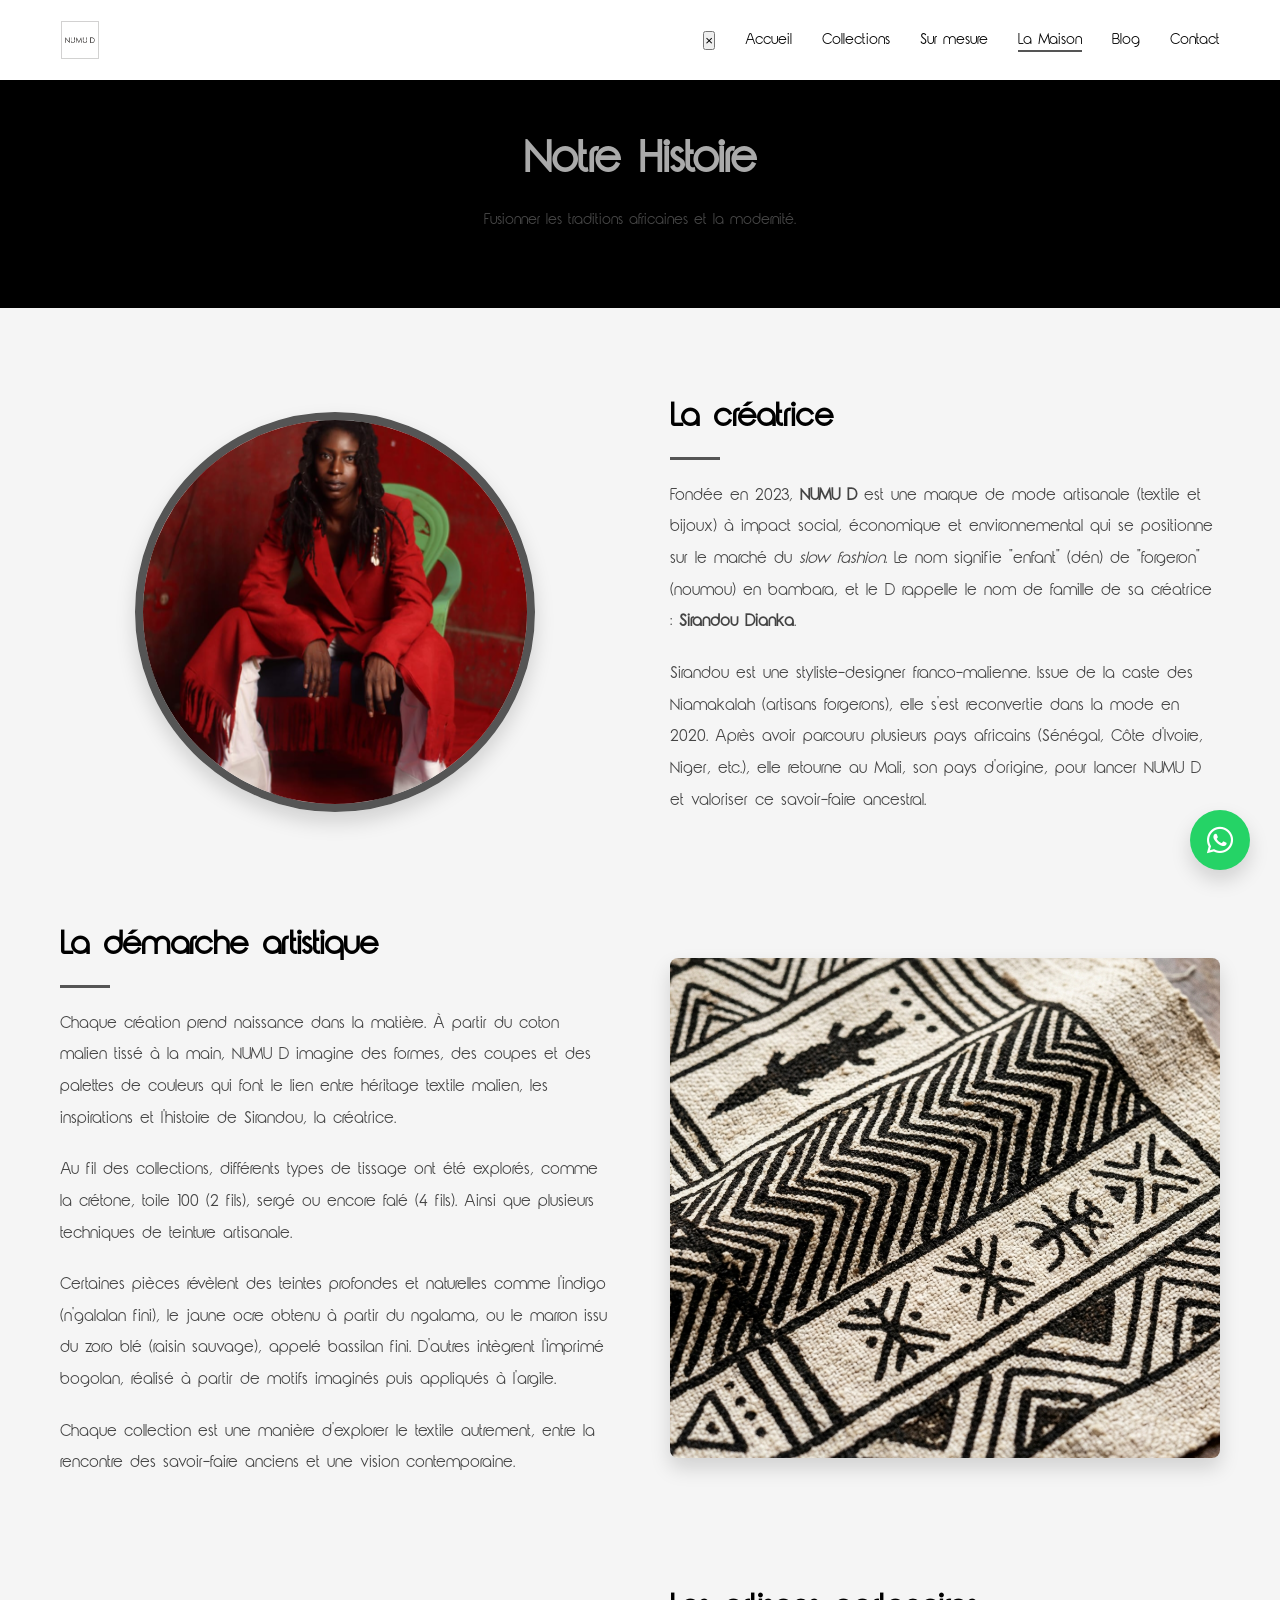
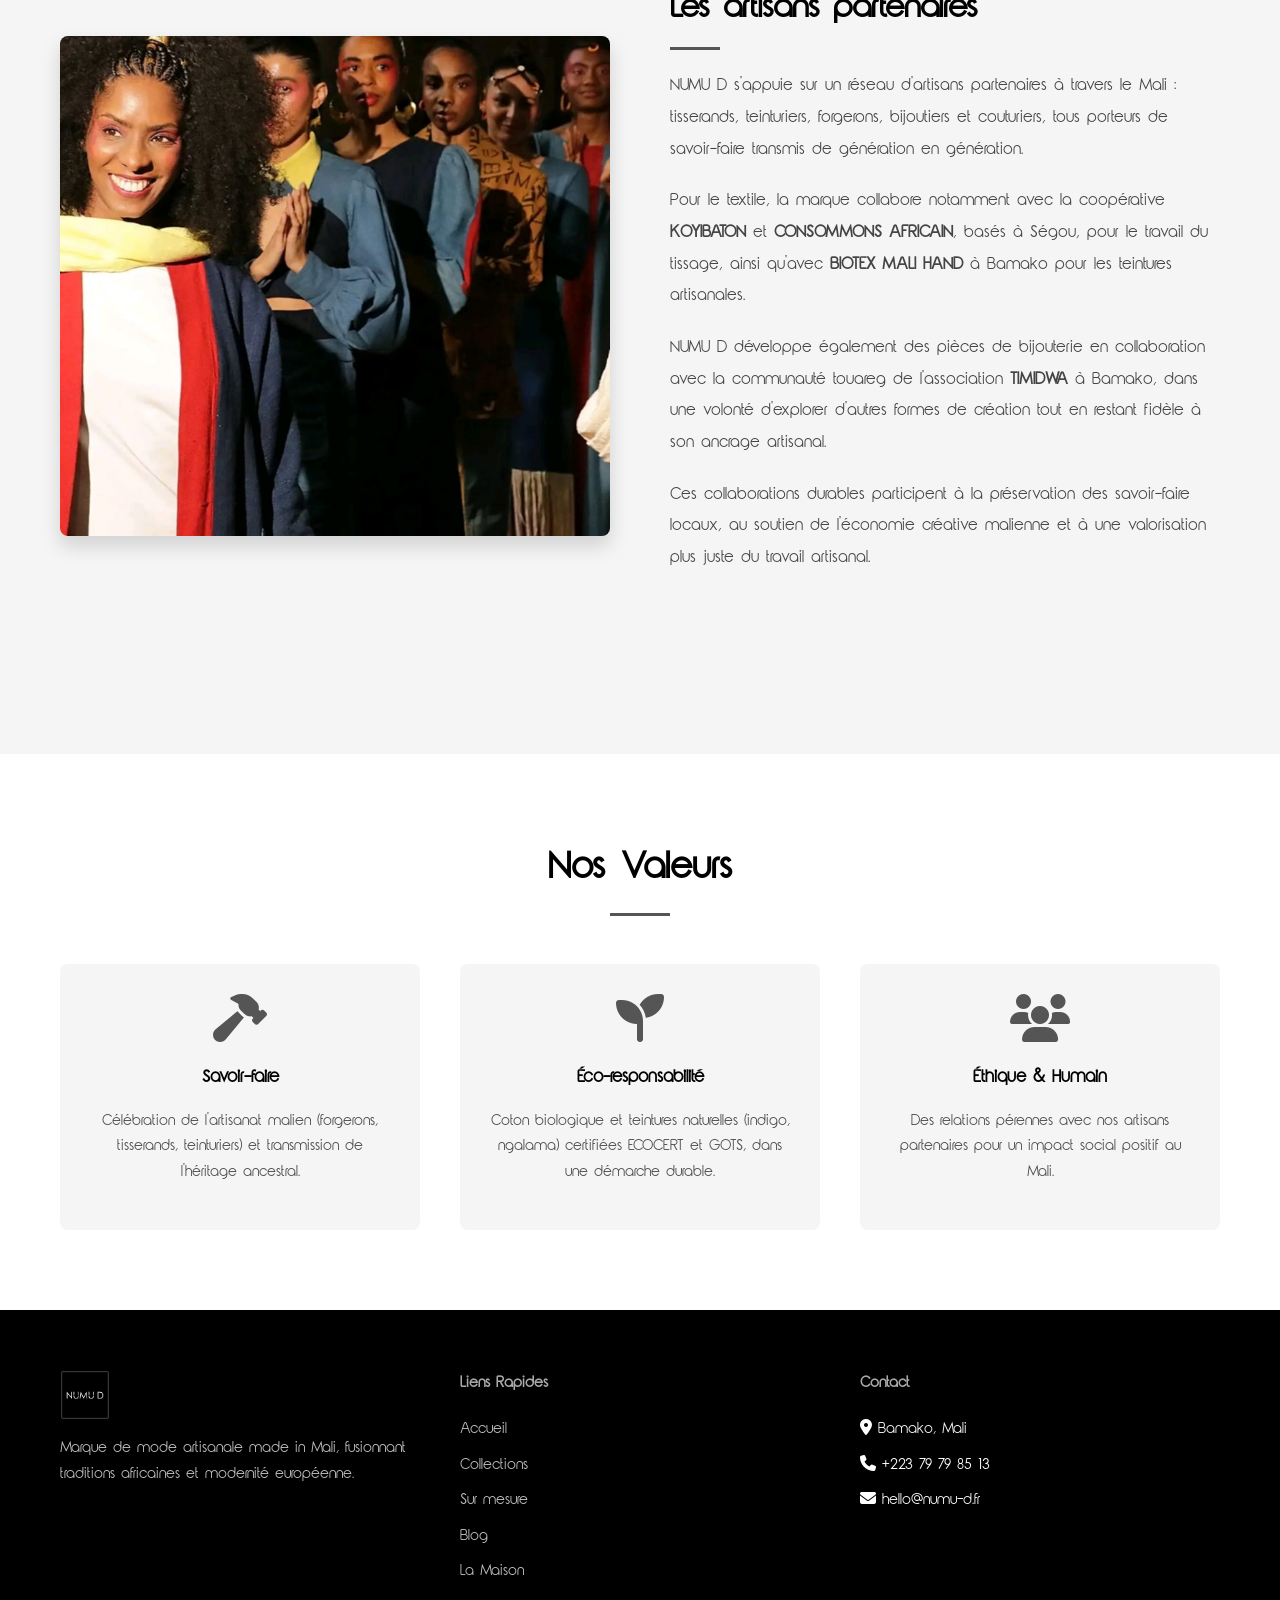
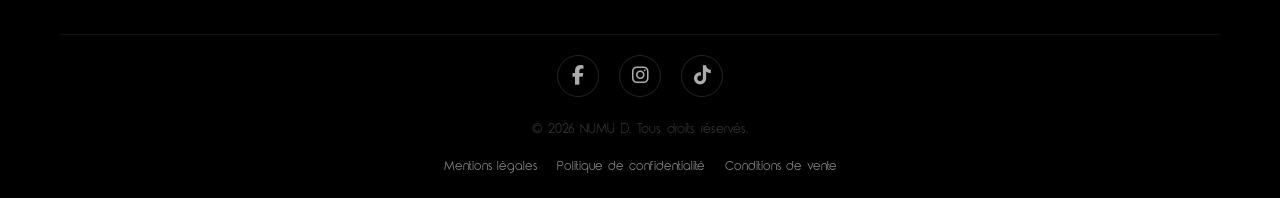
==== apropos.html @ a2f82927 "Première version du site NUMU D" ====
<!DOCTYPE html>
<html lang="fr">
<head>
    <meta charset="UTF-8">
    <meta name="viewport" content="width=device-width, initial-scale=1.0">
    <title>La Maison - NUMU D</title>
    <meta name="description" content="Découvrez l'histoire de NUMU D, marque artisanale malienne créée par Sirandou Dianka, nos valeurs et notre passion pour le Bogolan traditionnel.">
    
    <link rel="preconnect" href="https://fonts.googleapis.com">
    <link rel="preconnect" href="https://fonts.gstatic.com" crossorigin>
    <link href="https://fonts.googleapis.com/css2?family=Playfair+Display:wght@400;600;700&family=Poppins:wght@300;400;500;600&display=swap" rel="stylesheet">
    <link rel="stylesheet" href="https://cdnjs.cloudflare.com/ajax/libs/font-awesome/6.4.0/css/all.min.css">
    
    <link rel="stylesheet" href="css/style.css">
    <link rel="stylesheet" href="css/responsive.css">
    
    <style>
        .page-header {
            padding: 120px 0 60px;
            background-color: var(--primary);
            color: var(--white);
            text-align: center;
        }
        
        .page-header h1 {
            color: var(--accent);
            font-size: 3rem;
            margin-bottom: 10px;
        }

        .about-grid {
            display: grid;
            grid-template-columns: 1fr 1fr;
            gap: 60px;
            align-items: center;
            margin-bottom: 80px;
        }

        .about-grid.reverse {
            direction: rtl;
        }

        .about-grid.reverse > * {
            direction: ltr;
        }

        .about-image {
            width: 100%;
            height: 500px;
            object-fit: cover;
            border-radius: var(--border-radius);
            box-shadow: var(--shadow-lg);
        }

        .about-content h2 {
            font-size: 2.2rem;
            margin-bottom: 20px;
            position: relative;
            padding-bottom: 15px;
        }

        .about-content h2::after {
            content: '';
            position: absolute;
            left: 0;
            bottom: 0;
            width: 50px;
            height: 3px;
            background-color: var(--secondary);
        }

        .about-content p {
            font-size: 1.1rem;
            line-height: 1.8;
            margin-bottom: 20px;
            color: #444;
        }

        .values-section {
            background-color: var(--white);
            padding: 80px 0;
        }

        .values-grid {
            display: grid;
            grid-template-columns: repeat(3, 1fr);
            gap: 40px;
            text-align: center;
        }

        .value-card {
            padding: 30px;
            background: var(--light);
            border-radius: var(--border-radius);
            transition: var(--transition);
        }

        .value-card:hover {
            transform: translateY(-10px);
            box-shadow: var(--shadow-md);
        }

        .value-icon {
            font-size: 3rem;
            color: var(--secondary);
            margin-bottom: 20px;
        }

        @media (max-width: 768px) {
            .about-grid { grid-template-columns: 1fr; gap: 40px; }
            .about-grid.reverse { direction: ltr; }
            .values-grid { grid-template-columns: 1fr; }
            .about-image { height: 350px; }
            .creator-image { width: 300px; height: 300px; }
        }

        .creator-image {
            width: 400px;
            height: 400px;
            object-fit: cover;
            object-position: center;
            border-radius: 50%;
            border: 8px solid var(--secondary);
            box-shadow: var(--shadow-lg);
            margin: 0 auto;
            display: block;
        }
    </style>
</head>
<body>

    <nav class="navbar">
        <div class="container">
            <a href="index.html" class="nav-brand"><img src="assets/images/logo-noir.png" alt="NUMU D" style="height: 40px; width: auto;"></a>
            <ul class="nav-menu">
                <li><a href="index.html" class="nav-link">Accueil</a></li>
                <li><a href="collections.html" class="nav-link">Collections</a></li>
                <li><a href="sur-mesure.html" class="nav-link">Sur mesure</a></li>
                <li><a href="apropos.html" class="nav-link active">La Maison</a></li>
                <li><a href="blog.html" class="nav-link">Blog</a></li>
                <li><a href="contact.html" class="nav-link">Contact</a></li>
            </ul>
            <button class="hamburger" aria-label="Ouvrir le menu">
                <i class="fas fa-bars"></i>
            </button>
        </div>
    </nav>

    <header class="page-header">
        <div class="container">
            <h1>Notre Histoire</h1>
            <p>Fusionner les traditions africaines et la modernité.</p>
        </div>
    </header>

    <section class="section">
        <div class="container">

            <!-- La Créatrice -->
            <div class="about-grid">
                <div>
                    <!-- Portrait de Sirandou Dianka -->
                    <img src="assets/images/creatrice.jpeg" alt="Sirandou Dianka, Créatrice" class="creator-image">
                </div>
                <div class="about-content">
                    <h2>La créatrice</h2>
                    <p>Fondée en 2023, <strong>NUMU D</strong> est une marque de mode artisanale (textile et bijoux) à impact social, économique et environnemental qui se positionne sur le marché du <em>slow fashion</em>. Le nom signifie "enfant" (dén) de "forgeron" (noumou) en bambara, et le D rappelle le nom de famille de sa créatrice : <strong>Sirandou Dianka</strong>.</p>
                    <p>Sirandou est une styliste-designer franco-malienne. Issue de la caste des Niamakalah (artisans forgerons), elle s'est reconvertie dans la mode en 2020. Après avoir parcouru plusieurs pays africains (Sénégal, Côte d'Ivoire, Niger, etc.), elle retourne au Mali, son pays d'origine, pour lancer NUMU D et valoriser ce savoir-faire ancestral.</p>
                </div>
            </div>

            <!-- La Démarche Artistique -->
            <div class="about-grid reverse">
                <div>
                    <!-- Utilisation de l'image locale générée du tissu Bogolan -->
                    <img src="assets/images/bogolan_detail.png" alt="Détails du tissu Bogolan" class="about-image">
                </div>
                <div class="about-content">
                    <h2>La démarche artistique</h2>
                    <p>Chaque création prend naissance dans la matière. À partir du coton malien tissé à la main, NUMU D imagine des formes, des coupes et des palettes de couleurs qui font le lien entre héritage textile malien, les inspirations et l'histoire de Sirandou, la créatrice.</p>
                    <p>Au fil des collections, différents types de tissage ont été explorés, comme la crétone, toile 100 (2 fils), sergé ou encore falé (4 fils). Ainsi que plusieurs techniques de teinture artisanale.</p>
                    <p>Certaines pièces révèlent des teintes profondes et naturelles comme l'indigo (n'galalan fini), le jaune ocre obtenu à partir du ngalama, ou le marron issu du zoro blé (raisin sauvage), appelé bassilan fini. D'autres intègrent l'imprimé bogolan, réalisé à partir de motifs imaginés puis appliqués à l'argile.</p>
                    <p>Chaque collection est une manière d'explorer le textile autrement, entre la rencontre des savoir-faire anciens et une vision contemporaine.</p>
                </div>
            </div>

            <!-- Les Artisans Partenaires -->
            <div class="about-grid">
                <div>
                    <img src="assets/images/hero_bg_new.jpg" alt="Artisans partenaires NUMU D" class="about-image">
                </div>
                <div class="about-content">
                    <h2>Les artisans partenaires</h2>
                    <p>NUMU D s'appuie sur un réseau d'artisans partenaires à travers le Mali : tisserands, teinturiers, forgerons, bijoutiers et couturiers, tous porteurs de savoir-faire transmis de génération en génération.</p>
                    <p>Pour le textile, la marque collabore notamment avec la coopérative <strong>KOYIBATON</strong> et <strong>CONSOMMONS AFRICAIN</strong>, basés à Ségou, pour le travail du tissage, ainsi qu'avec <strong>BIOTEX MALI HAND</strong> à Bamako pour les teintures artisanales.</p>
                    <p>NUMU D développe également des pièces de bijouterie en collaboration avec la communauté touareg de l'association <strong>TIMIDWA</strong> à Bamako, dans une volonté d'explorer d'autres formes de création tout en restant fidèle à son ancrage artisanal.</p>
                    <p>Ces collaborations durables participent à la préservation des savoir-faire locaux, au soutien de l'économie créative malienne et à une valorisation plus juste du travail artisanal.</p>
                </div>
            </div>

        </div>
    </section>

    <section class="values-section">
        <div class="container">
            <h2 class="section-title">Nos Valeurs</h2>
            <div class="values-grid">
                <div class="value-card">
                    <i class="fas fa-hammer value-icon"></i>
                    <h3>Savoir-faire</h3>
                    <p>Célébration de l'artisanat malien (forgerons, tisserands, teinturiers) et transmission de l'héritage ancestral.</p>
                </div>
                <div class="value-card">
                    <i class="fas fa-seedling value-icon"></i>
                    <h3>Éco-responsabilité</h3>
                    <p>Coton biologique et teintures naturelles (indigo, ngalama) certifiées ECOCERT et GOTS, dans une démarche durable.</p>
                </div>
                <div class="value-card">
                    <i class="fas fa-users value-icon"></i>
                    <h3>Éthique &amp; Humain</h3>
                    <p>Des relations pérennes avec nos artisans partenaires pour un impact social positif au Mali.</p>
                </div>
            </div>
        </div>
    </section>

    <!-- Footer -->
    <footer class="footer">
        <div class="container">
            <div class="footer-grid">
                <div>
                    <h3 class="footer-brand"><img src="assets/images/logo-blanc.png" alt="NUMU D" style="height: 50px; width: auto; margin-bottom: 10px;"></h3>
                    <p class="footer-desc">Marque de mode artisanale made in Mali, fusionnant traditions africaines et modernité européenne.</p>
                </div>
                <div>
                    <h4>Liens Rapides</h4>
                    <ul class="footer-links">
                        <li><a href="index.html">Accueil</a></li>
                        <li><a href="collections.html">Collections</a></li>
                        <li><a href="sur-mesure.html">Sur mesure</a></li>
                        <li><a href="blog.html">Blog</a></li>
                        <li><a href="apropos.html">La Maison</a></li>
                    </ul>
                </div>
                <div>
                    <h4>Contact</h4>
                    <ul class="footer-links">
                        <li><i class="fas fa-map-marker-alt"></i> Bamako, Mali</li>
                        <li><i class="fas fa-phone"></i> +223 79 79 85 13</li>
                        <li><i class="fas fa-envelope"></i> hello@numu-d.fr</li>
                    </ul>
                </div>
            </div>
            <div class="footer-bottom">
                <div class="footer-social">
                    <a href="https://www.facebook.com/numu_d" target="_blank" rel="noopener" aria-label="Facebook"><i class="fab fa-facebook-f"></i></a>
                    <a href="https://www.instagram.com/numu_d" target="_blank" rel="noopener" aria-label="Instagram"><i class="fab fa-instagram"></i></a>
                    <a href="https://www.tiktok.com/@numu_d" target="_blank" rel="noopener" aria-label="TikTok"><i class="fab fa-tiktok"></i></a>
                </div>
                <p>&copy; 2026 NUMU D. Tous droits réservés.</p>
                <div class="footer-legal">
                    <a href="mentions-legales.html">Mentions légales</a>
                    <a href="politique-confidentialite.html">Politique de confidentialité</a>
                    <a href="conditions-vente.html">Conditions de vente</a>
                </div>
            </div>
        </div>
    </footer>

    <script src="js/main.js"></script>
</body>
</html>
---- css/style.css ----
﻿/* 
 * NUMU D - Global Stylesheet
 * Marque artisanale malienne
 */

@font-face {
  font-family: 'Rounded Elegance';
  src: url('../assets/fonts/RoundedElegance.otf') format('opentype');
  font-weight: normal;
  font-style: normal;
}

/* ==========================================================================
   VARIABLES
   ========================================================================== */
:root {
  --primary: #000000;     /* Noir */
  --secondary: #555555;   /* Gris fonce */
  --accent: #AAAAAA;      /* Gris clair */
  --light: #F5F5F5;       /* Blanc casse */
  --white: #FFFFFF;
  
  --font-primary: 'Rounded Elegance', sans-serif;
  --font-secondary: 'Rounded Elegance', serif;
  
  --transition: all 0.3s ease-in-out;
  --shadow-sm: 0 2px 4px rgba(0,0,0,0.05);
  --shadow-md: 0 4px 10px rgba(0,0,0,0.1);
  --shadow-lg: 0 10px 20px rgba(0,0,0,0.15);
  --border-radius: 8px;
}

/* ==========================================================================
   RESET & BASE STYLES
   ========================================================================== */
* {
  margin: 0;
  padding: 0;
  box-sizing: border-box;
}

html {
  scroll-behavior: smooth;
  font-size: 16px;
}

body {
  font-family: var(--font-primary);
  background-color: var(--light);
  color: var(--primary);
  line-height: 1.6;
  overflow-x: hidden;
}

h1, h2, h3, h4, h5, h6 {
  font-family: var(--font-secondary);
  font-weight: 600;
  color: var(--primary);
  margin-bottom: 1rem;
}

p {
  margin-bottom: 1rem;
  color: #4a4a4a;
}

a {
  text-decoration: none;
  color: inherit;
  transition: var(--transition);
}

ul {
  list-style: none;
}

img {
  max-width: 100%;
  height: auto;
  display: block;
}

/* ==========================================================================
   UTILITY CLASSES
   ========================================================================== */
.container {
  width: 100%;
  max-width: 1200px;
  margin: 0 auto;
  padding: 0 20px;
}

.section {
  padding: 80px 0;
}

.section-title {
  text-align: center;
  font-size: 2.5rem;
  margin-bottom: 3rem;
  position: relative;
}

.section-title::after {
  content: '';
  display: block;
  width: 60px;
  height: 3px;
  background-color: var(--secondary);
  margin: 15px auto 0;
}

/* ==========================================================================
   BUTTONS
   ========================================================================== */
.btn {
  display: inline-block;
  padding: 12px 28px;
  font-family: var(--font-primary);
  font-weight: 500;
  text-align: center;
  border-radius: var(--border-radius);
  cursor: pointer;
  transition: var(--transition);
  border: none;
  outline: none;
}

.btn-primary {
  background-color: var(--secondary);
  color: var(--white);
}

.btn-primary:hover {
  background-color: var(--primary);
  transform: translateY(-2px);
  box-shadow: var(--shadow-md);
}

.btn-outline {
  background-color: transparent;
  color: var(--primary);
  border: 2px solid var(--primary);
}

.btn-outline:hover {
  background-color: var(--primary);
  color: var(--white);
}

.btn-whatsapp {
  background-color: #25D366;
  color: var(--white);
}

.btn-whatsapp:hover {
  background-color: #128C7E;
  color: var(--white);
  transform: translateY(-2px);
}

/* ==========================================================================
   NAVIGATION
   ========================================================================== */
.navbar {
  position: fixed;
  top: 0;
  left: 0;
  width: 100%;
  background-color: var(--white);
  padding: 20px 0;
  z-index: 1000;
  transition: var(--transition);
  box-shadow: var(--shadow-sm);
}

.navbar.scrolled {
  padding: 10px 0;
  background-color: rgba(255, 255, 255, 0.95);
  backdrop-filter: blur(5px);
}

.navbar .container {
  display: flex;
  justify-content: space-between;
  align-items: center;
}

.nav-brand {
  font-family: var(--font-secondary);
  font-size: 1.8rem;
  font-weight: 700;
  color: var(--primary);
  letter-spacing: 1px;
}

.nav-menu {
  display: flex;
  gap: 30px;
  align-items: center;
}

.nav-link {
  font-weight: 500;
  position: relative;
}

.nav-link::after {
  content: '';
  position: absolute;
  width: 0;
  height: 2px;
  bottom: -5px;
  left: 0;
  background-color: var(--secondary);
  transition: var(--transition);
}

.nav-link:hover::after,
.nav-link.active::after {
  width: 100%;
}

.hamburger {
  display: none;
  cursor: pointer;
  background: none;
  border: none;
  font-size: 1.5rem;
  color: var(--primary);
}

/* ==========================================================================
   FOOTER
   ========================================================================== */
.footer {
  background-color: var(--primary);
  color: var(--white);
  padding: 60px 0 20px;
}

.footer-grid {
  display: grid;
  grid-template-columns: repeat(auto-fit, minmax(250px, 1fr));
  gap: 40px;
  margin-bottom: 40px;
}

.footer-brand {
  font-family: var(--font-secondary);
  font-size: 1.8rem;
  margin-bottom: 15px;
  color: var(--accent);
}

.footer-desc {
  color: var(--light);
  opacity: 0.8;
}

.footer h4 {
  color: var(--accent);
  margin-bottom: 20px;
}

.footer-links li {
  margin-bottom: 10px;
}

.footer-links a {
  color: var(--light);
  opacity: 0.8;
}

.footer-links a:hover {
  opacity: 1;
  color: var(--accent);
  padding-left: 5px;
}

.footer-bottom {
  text-align: center;
  padding-top: 20px;
  border-top: 1px solid rgba(255,255,255,0.1);
  color: var(--light);
  opacity: 0.7;
  font-size: 0.9rem;
}

.footer-legal {
  display: flex;
  justify-content: center;
  flex-wrap: wrap;
  gap: 20px;
  margin-top: 15px;
}

.footer-legal a {
  color: var(--light);
  opacity: 0.8;
  font-size: 0.85rem;
  transition: var(--transition);
}

.footer-legal a:hover {
  opacity: 1;
  color: var(--white);
}

.footer-social {
  display: flex;
  justify-content: center;
  gap: 20px;
  margin-bottom: 20px;
}

.footer-social a {
  width: 42px;
  height: 42px;
  border-radius: 50%;
  border: 1px solid rgba(255,255,255,0.2);
  display: flex;
  align-items: center;
  justify-content: center;
  color: var(--light);
  font-size: 1.2rem;
  transition: var(--transition);
}

.footer-social a:hover {
  background: rgba(255,255,255,0.1);
  color: var(--white);
  border-color: var(--accent);
  transform: translateY(-3px);
}

/* ==========================================================================
   FLOATING WHATSAPP
   ========================================================================== */
.floating-whatsapp {
  position: fixed;
  bottom: 30px;
  right: 30px;
  background-color: #25D366;
  color: white;
  width: 60px;
  height: 60px;
  border-radius: 50%;
  display: flex;
  justify-content: center;
  align-items: center;
  font-size: 30px;
  box-shadow: var(--shadow-lg);
  z-index: 999;
  transition: var(--transition);
}

.floating-whatsapp:hover {
  transform: scale(1.1);
  background-color: #128C7E;
}

/* ==========================================================================
   LOADING SPINNER
   ========================================================================== */
.spinner-container {
  display: flex;
  justify-content: center;
  align-items: center;
  padding: 40px 0;
}

.spinner {
  width: 50px;
  height: 50px;
  border: 4px solid var(--accent);
  border-top: 4px solid var(--secondary);
  border-radius: 50%;
  animation: spin 1s linear infinite;
}

@keyframes spin {
  0% { transform: rotate(0deg); }
  100% { transform: rotate(360deg); }
}

.error-message {
  text-align: center;
  color: #d9534f;
  padding: 20px;
  background-color: #f9f2f2;
  border-radius: var(--border-radius);
  margin: 20px 0;
}


/* ==========================================================================
   MODAL PAIEMENT
   ========================================================================== */
.modal-overlay {
  position: fixed;
  top: 0;
  left: 0;
  width: 100%;
  height: 100%;
  background: rgba(0, 0, 0, 0.6);
  backdrop-filter: blur(5px);
  display: flex;
  justify-content: center;
  align-items: center;
  z-index: 2000;
  opacity: 0;
  visibility: hidden;
  transition: var(--transition);
}

.modal-overlay.active {
  opacity: 1;
  visibility: visible;
}

.modal-content {
  background: var(--white);
  padding: 30px;
  border-radius: var(--border-radius);
  max-width: 400px;
  width: 90%;
  max-height: 90vh;
  overflow-y: auto;
  position: relative;
  transform: translateY(20px);
  transition: var(--transition);
  box-shadow: var(--shadow-lg);
}

.modal-overlay.active .modal-content {
  transform: translateY(0);
}

.modal-close {
  position: absolute;
  top: 15px;
  right: 20px;
  font-size: 1.5rem;
  cursor: pointer;
  background: none;
  border: none;
  color: #666;
  transition: var(--transition);
}

.modal-close:hover {
  color: var(--primary);
  transform: scale(1.1);
}

.payment-btn-grid {
  display: grid;
  grid-template-columns: 1fr;
  gap: 15px;
  margin-top: 25px;
}

.payment-method-btn {
  display: flex;
  align-items: center;
  justify-content: space-between;
  padding: 15px 20px;
  border: 1px solid #ddd;
  border-radius: var(--border-radius);
  background: var(--light);
  cursor: pointer;
  transition: var(--transition);
  font-family: var(--font-primary);
  font-size: 1.1rem;
  font-weight: 500;
}

.payment-method-btn:hover {
  border-color: var(--secondary);
  background: #fdfaf5;
  transform: translateX(5px);
}

.payment-method-btn i {
  font-size: 1.5rem;
}

.payment-orange { color: #FF7900; border-left: 4px solid #FF7900; }
.payment-moov { color: #005A9C; border-left: 4px solid #005A9C; }
.payment-wave { color: #1DBCEB; border-left: 4px solid #1DBCEB; }
.payment-cb { color: #1434CB; border-left: 4px solid #1434CB; }

.payment-instruction {
  display: none;
  margin-top: 20px;
  padding: 20px;
  background: #f9f9f9;
  border-radius: var(--border-radius);
  border: 1px dashed var(--secondary);
  text-align: center;
}

.payment-instruction.active {
  display: block;
}
---- css/responsive.css ----
/* 
 * NUMU D - Responsive Stylesheet
 */

/* ==========================================================================
   TABLETS (MAX-WIDTH: 992px)
   ========================================================================== */
@media screen and (max-width: 992px) {
  .section-title {
    font-size: 2rem;
  }
}

/* ==========================================================================
   MOBILES (MAX-WIDTH: 768px)
   ========================================================================== */
@media screen and (max-width: 768px) {
  /* Navigation */
  .hamburger {
    display: block;
  }

  .nav-menu {
    position: fixed;
    top: 0;
    right: -100%;
    width: 250px;
    height: 100vh;
    background-color: var(--white);
    flex-direction: column;
    padding-top: 80px;
    box-shadow: -5px 0 15px rgba(0,0,0,0.1);
    transition: var(--transition);
    align-items: flex-start;
    padding-left: 30px;
  }

  .nav-menu.active {
    right: 0;
  }

  .nav-link {
    font-size: 1.1rem;
    padding: 10px 0;
    display: block;
  }

  /* Close button for menu */
  .menu-close {
    position: absolute;
    top: 20px;
    right: 20px;
    font-size: 1.5rem;
    background: none;
    border: none;
    cursor: pointer;
    color: var(--primary);
  }

  /* Footer */
  .footer-grid {
    grid-template-columns: 1fr;
    gap: 30px;
  }
}

/* ==========================================================================
   SMALL MOBILES (MAX-WIDTH: 480px)
   ========================================================================== */
@media screen and (max-width: 480px) {
  .section-title {
    font-size: 1.8rem;
  }
  
  .floating-whatsapp {
    width: 50px;
    height: 50px;
    font-size: 25px;
    bottom: 20px;
    right: 20px;
  }
}
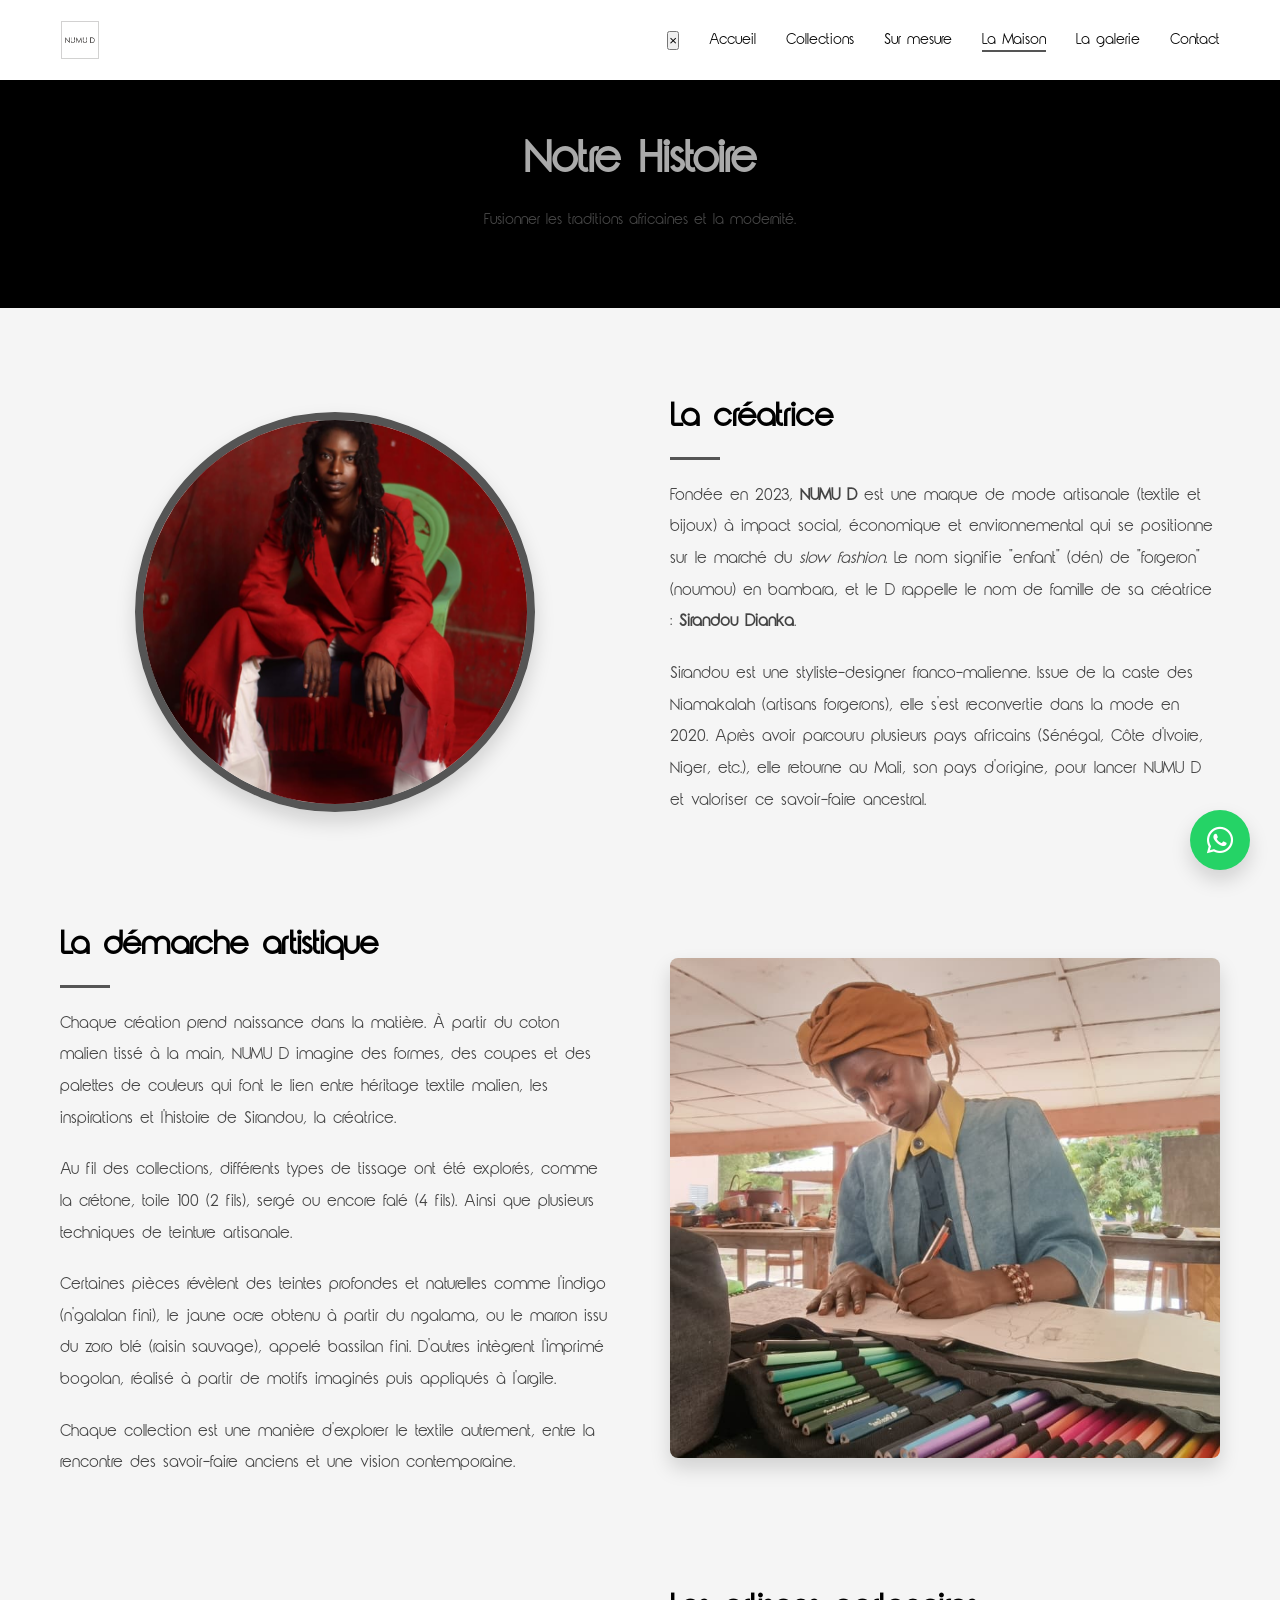
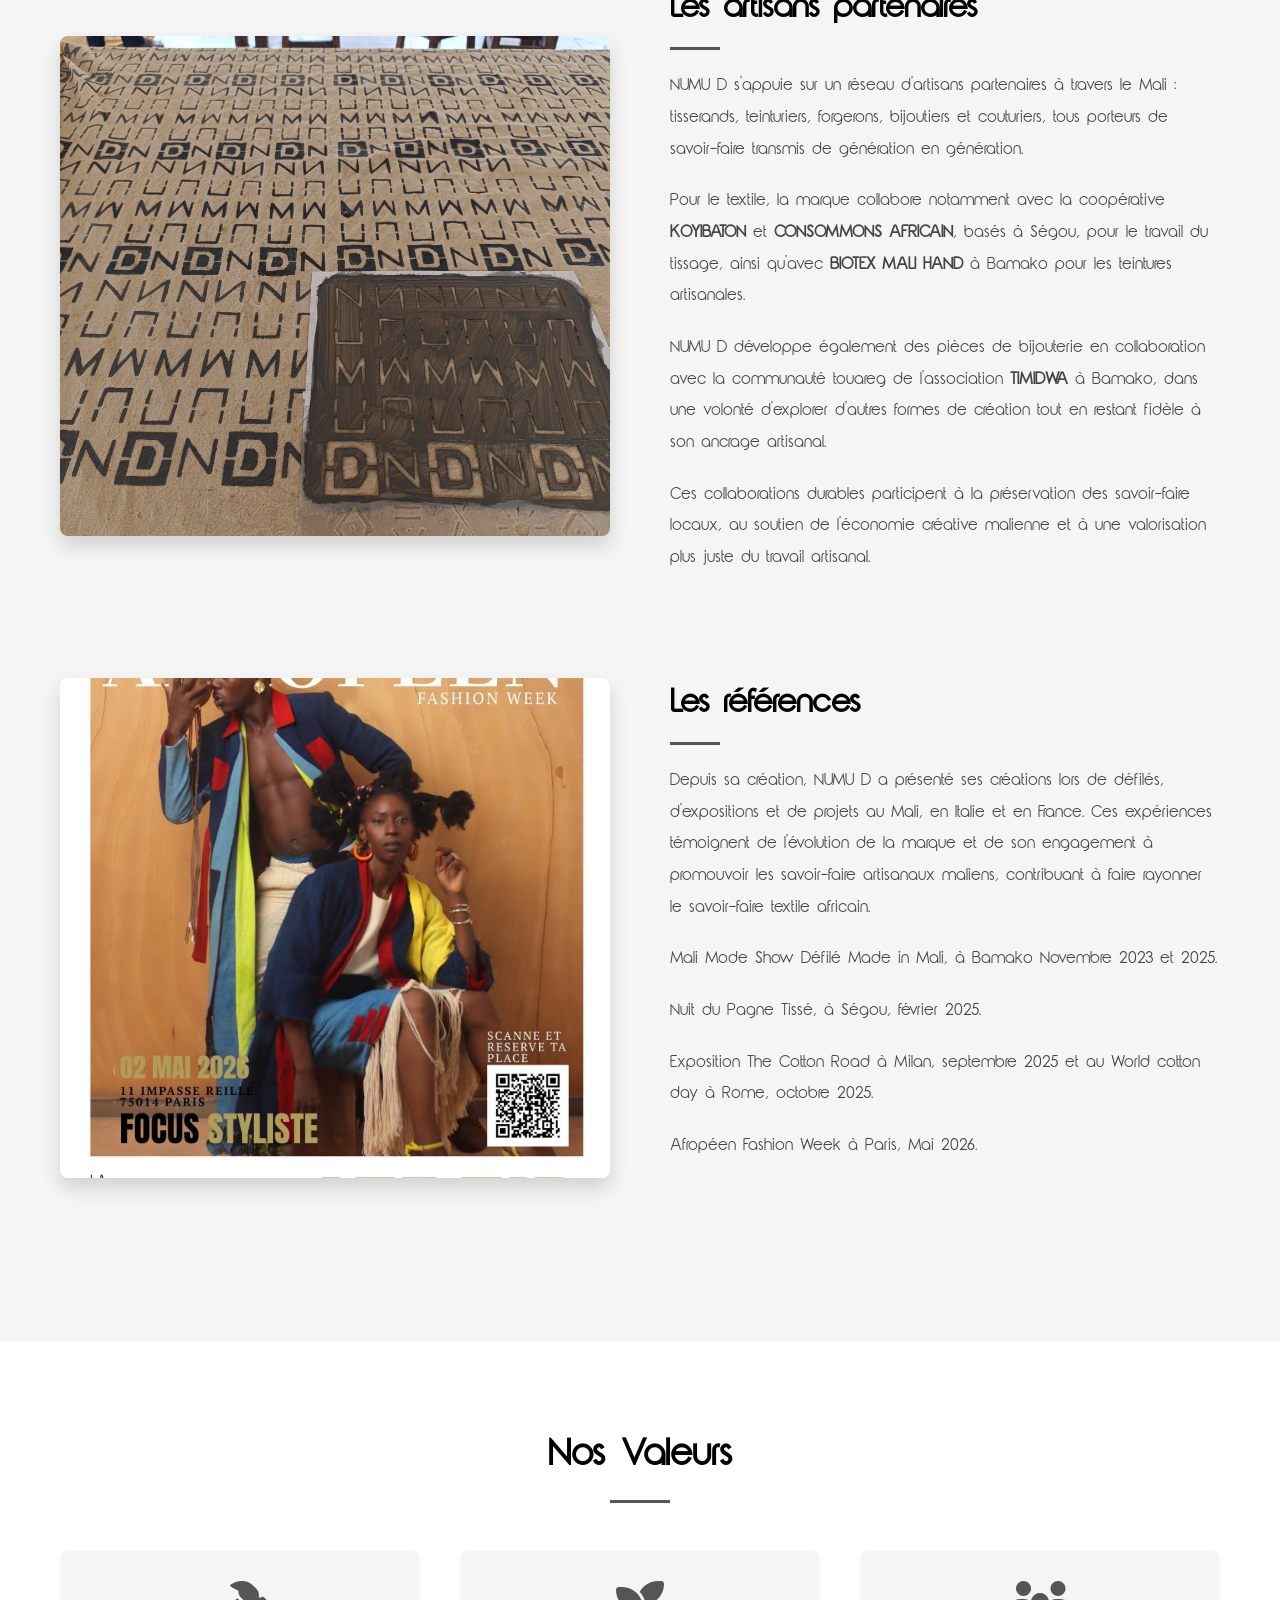
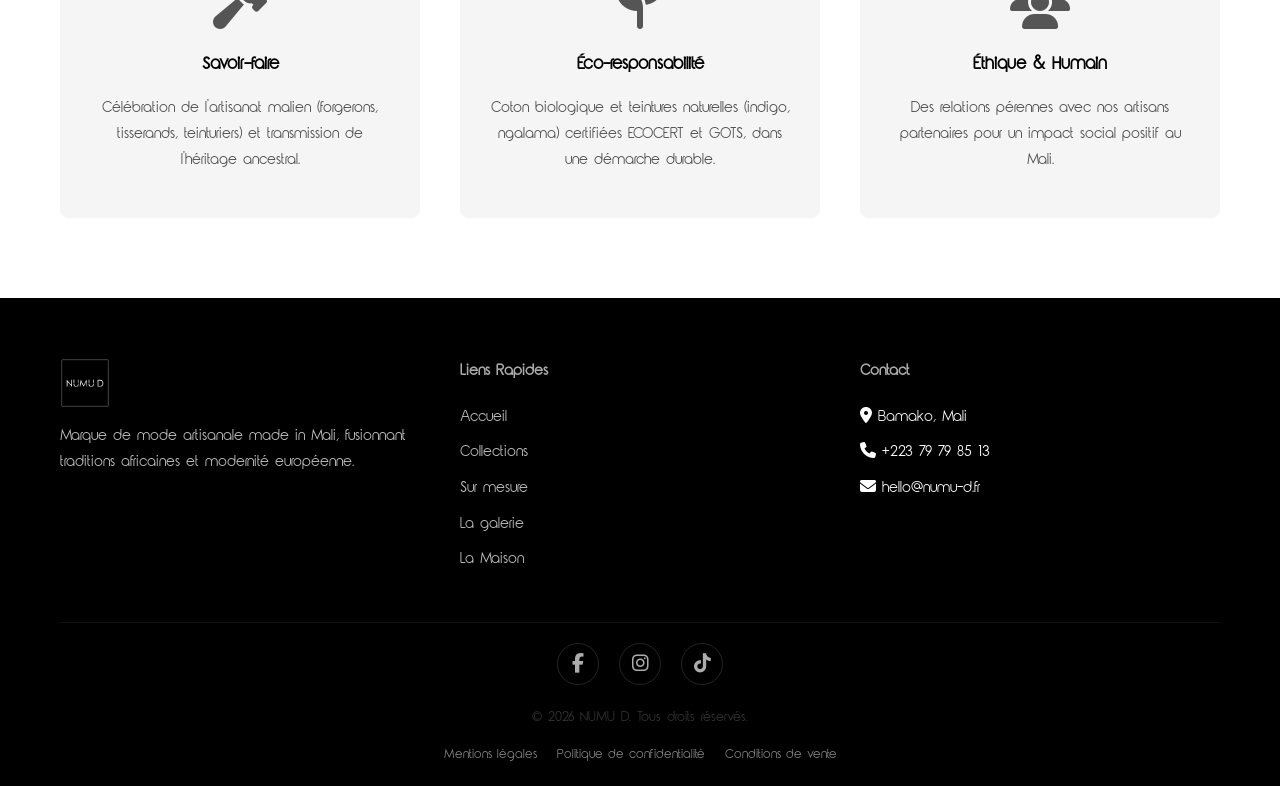
==== commit 573284f4: "Première modification" ====
--- a/apropos.html
+++ b/apropos.html
@@ -137,7 +137,7 @@
                 <li><a href="collections.html" class="nav-link">Collections</a></li>
                 <li><a href="sur-mesure.html" class="nav-link">Sur mesure</a></li>
                 <li><a href="apropos.html" class="nav-link active">La Maison</a></li>
-                <li><a href="blog.html" class="nav-link">Blog</a></li>
+                <li><a href="blog.html" class="nav-link">La galerie</a></li>
                 <li><a href="contact.html" class="nav-link">Contact</a></li>
             </ul>
             <button class="hamburger" aria-label="Ouvrir le menu">
@@ -173,7 +173,7 @@
             <div class="about-grid reverse">
                 <div>
                     <!-- Utilisation de l'image locale générée du tissu Bogolan -->
-                    <img src="assets/images/bogolan_detail.png" alt="Détails du tissu Bogolan" class="about-image">
+                    <img src="assets/images/Demarche artistique.jpeg" alt="Détails du tissu Bogolan" class="about-image">
                 </div>
                 <div class="about-content">
                     <h2>La démarche artistique</h2>
@@ -187,7 +187,7 @@
             <!-- Les Artisans Partenaires -->
             <div class="about-grid">
                 <div>
-                    <img src="assets/images/hero_bg_new.jpg" alt="Artisans partenaires NUMU D" class="about-image">
+                    <img src="assets/images/Artisant partenaire.jpeg" alt="Artisans partenaires NUMU D" class="about-image">
                 </div>
                 <div class="about-content">
                     <h2>Les artisans partenaires</h2>
@@ -197,7 +197,21 @@
                     <p>Ces collaborations durables participent à la préservation des savoir-faire locaux, au soutien de l'économie créative malienne et à une valorisation plus juste du travail artisanal.</p>
                 </div>
             </div>
-
+            <!-- Les références -->
+            <div class="about-grid">
+                <div>
+                    <img src="assets/images/Reference 1.jpeg" alt="Les références NUMU D" class="about-image">
+                </div>
+                <div class="about-content">
+                    <h2>Les références</h2>
+                    <p>Depuis sa création, NUMU D a présenté ses créations lors de défilés, d'expositions et de projets au Mali, en Italie et en France. Ces expériences témoignent de l'évolution de la marque et de son engagement à promouvoir les savoir-faire artisanaux maliens, contribuant à faire rayonner le savoir-faire textile africain.</p>
+                    <p>Mali Mode Show Défilé Made in Mali, à Bamako Novembre 2023 et 2025.</p>
+                    <p>Nuit du Pagne Tissé, à  Ségou, février 2025.</p>
+                    <p>Exposition The Cotton Road à Milan, septembre 2025 et au World cotton day à Rome, octobre 2025.</p>
+                    <p>Afropéen Fashion Week à  Paris, Mai 2026.</p>
+
+                </div>
+            </div>
         </div>
     </section>
 
@@ -238,7 +252,7 @@
                         <li><a href="index.html">Accueil</a></li>
                         <li><a href="collections.html">Collections</a></li>
                         <li><a href="sur-mesure.html">Sur mesure</a></li>
-                        <li><a href="blog.html">Blog</a></li>
+                        <li><a href="blog.html">La galerie</a></li>
                         <li><a href="apropos.html">La Maison</a></li>
                     </ul>
                 </div>
--- a/css/style.css
+++ b/css/style.css
@@ -1,4 +1,4 @@
-﻿/* 
+/* 
  * NUMU D - Global Stylesheet
  * Marque artisanale malienne
  */
@@ -110,6 +110,36 @@
   margin: 15px auto 0;
 }
 
+.collection-trust {
+  display: flex;
+  justify-content: center;
+  align-items: center;
+  gap: 20px;
+  margin: 25px 0 35px 0;
+  flex-wrap: wrap;
+}
+
+.collection-trust span {
+  font-size: 0.85rem;
+  letter-spacing: 1.2px;
+  text-transform: uppercase;
+  color: var(--primary);
+  display: inline-flex;
+  align-items: center;
+  gap: 8px;
+  font-weight: 500;
+  background: #f7f7f7;
+  padding: 8px 18px;
+  border-radius: 30px;
+  border: 1px solid rgba(0,0,0,0.06);
+  box-shadow: 0 2px 6px rgba(0, 0, 0, 0.04);
+}
+
+.collection-trust i {
+  color: var(--secondary);
+  font-size: 0.95rem;
+}
+
 /* ==========================================================================
    BUTTONS
    ========================================================================== */
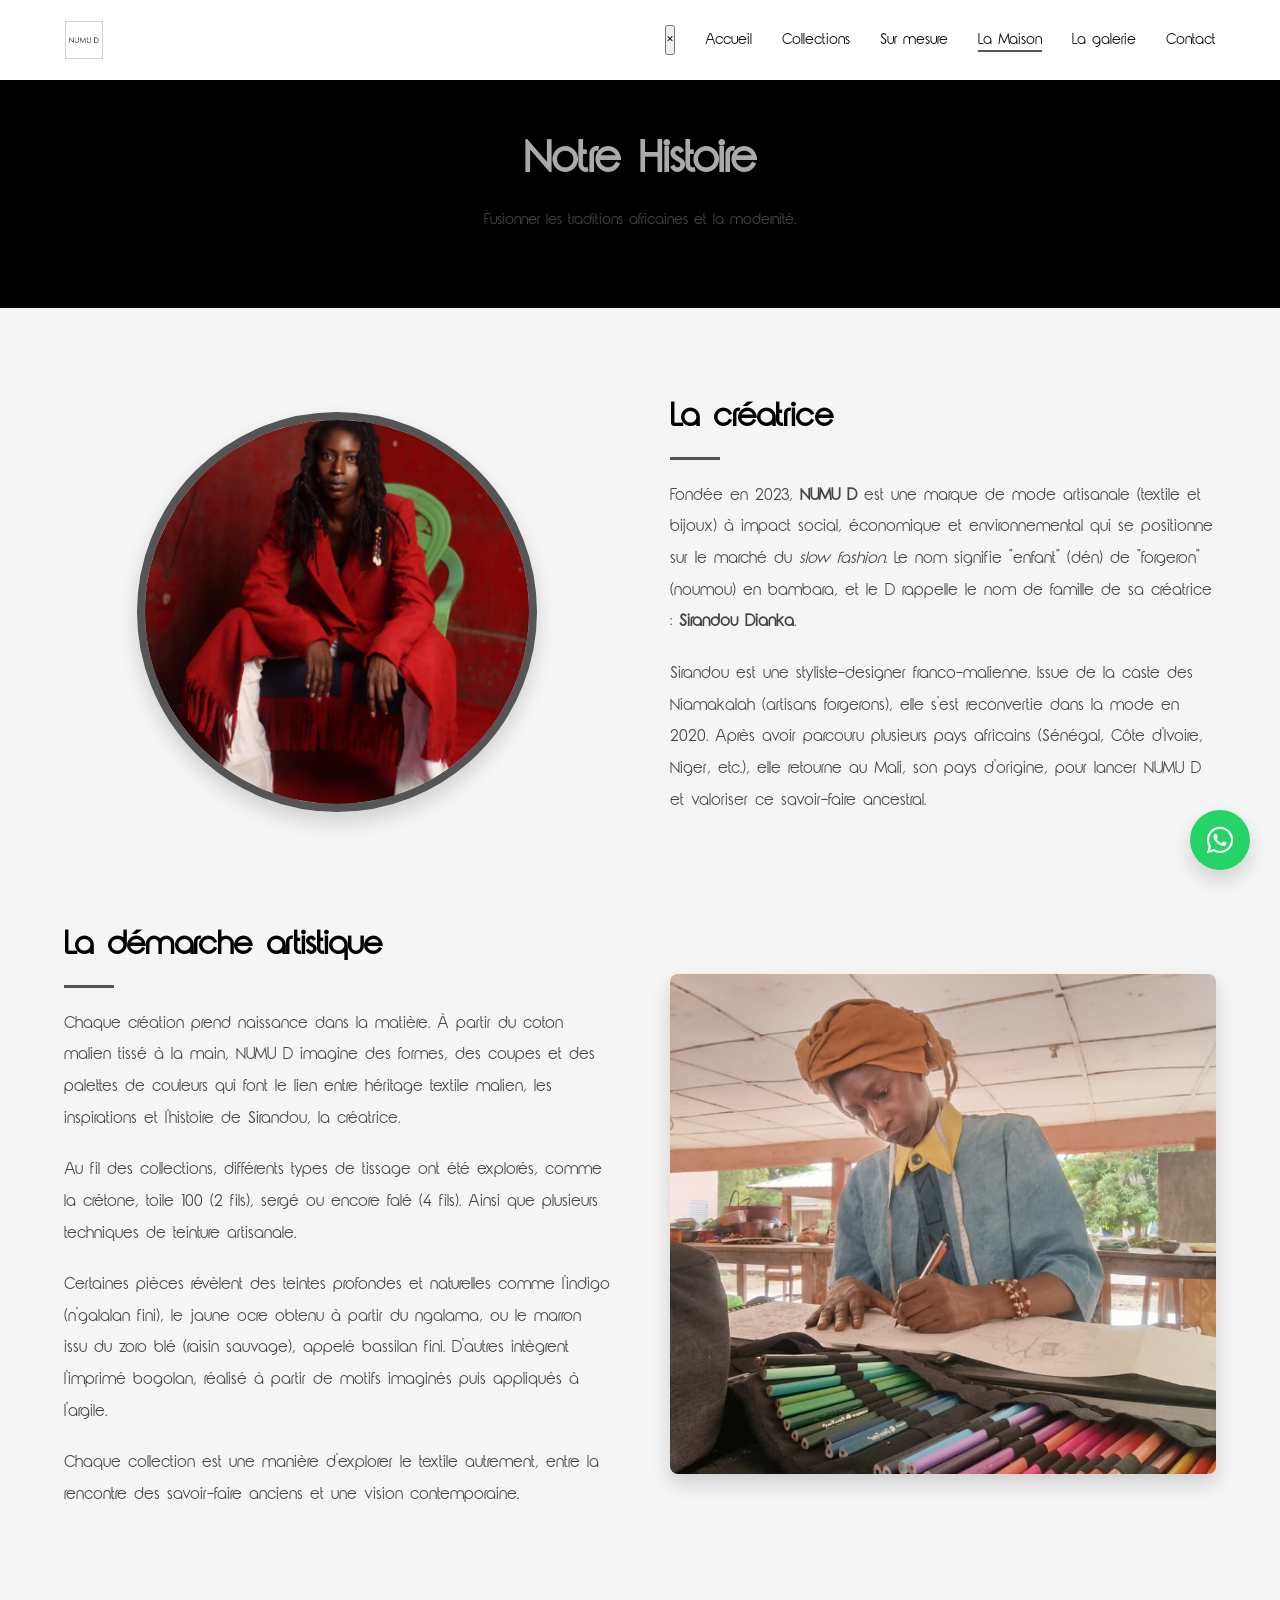
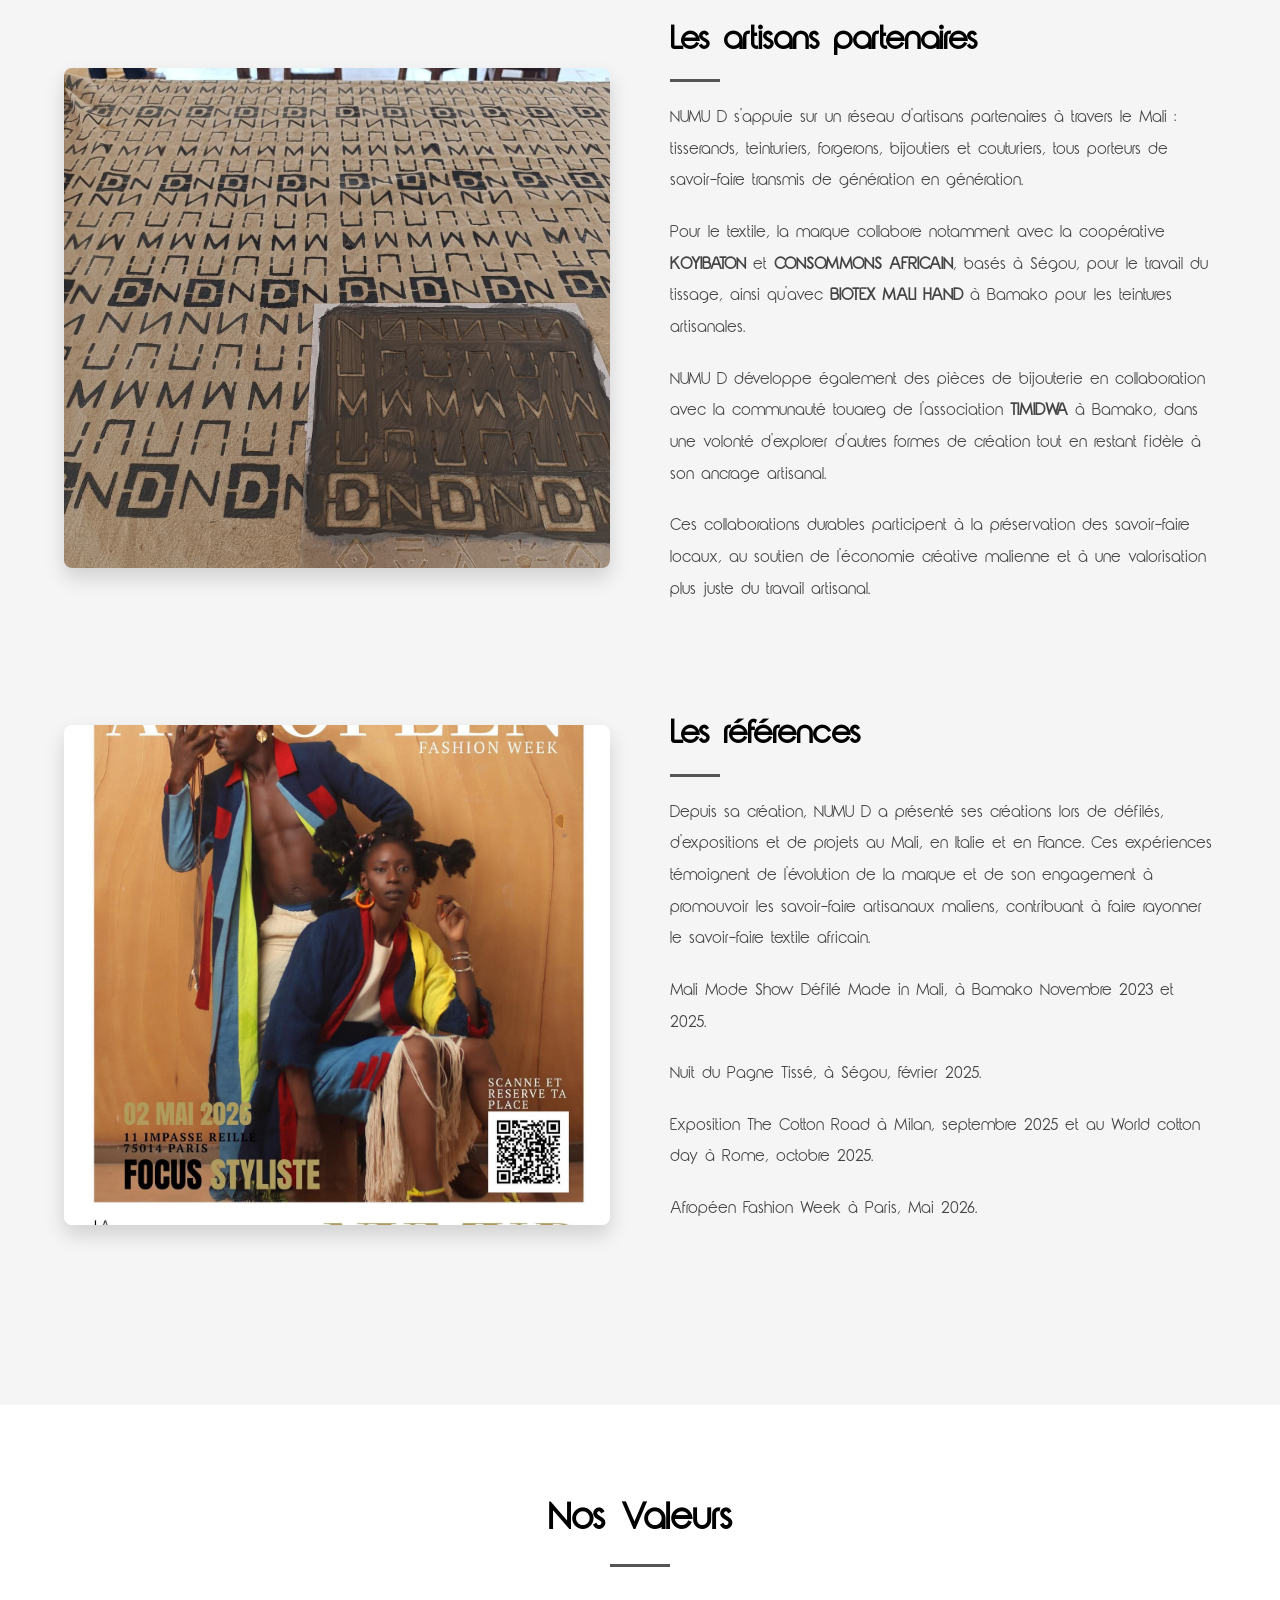
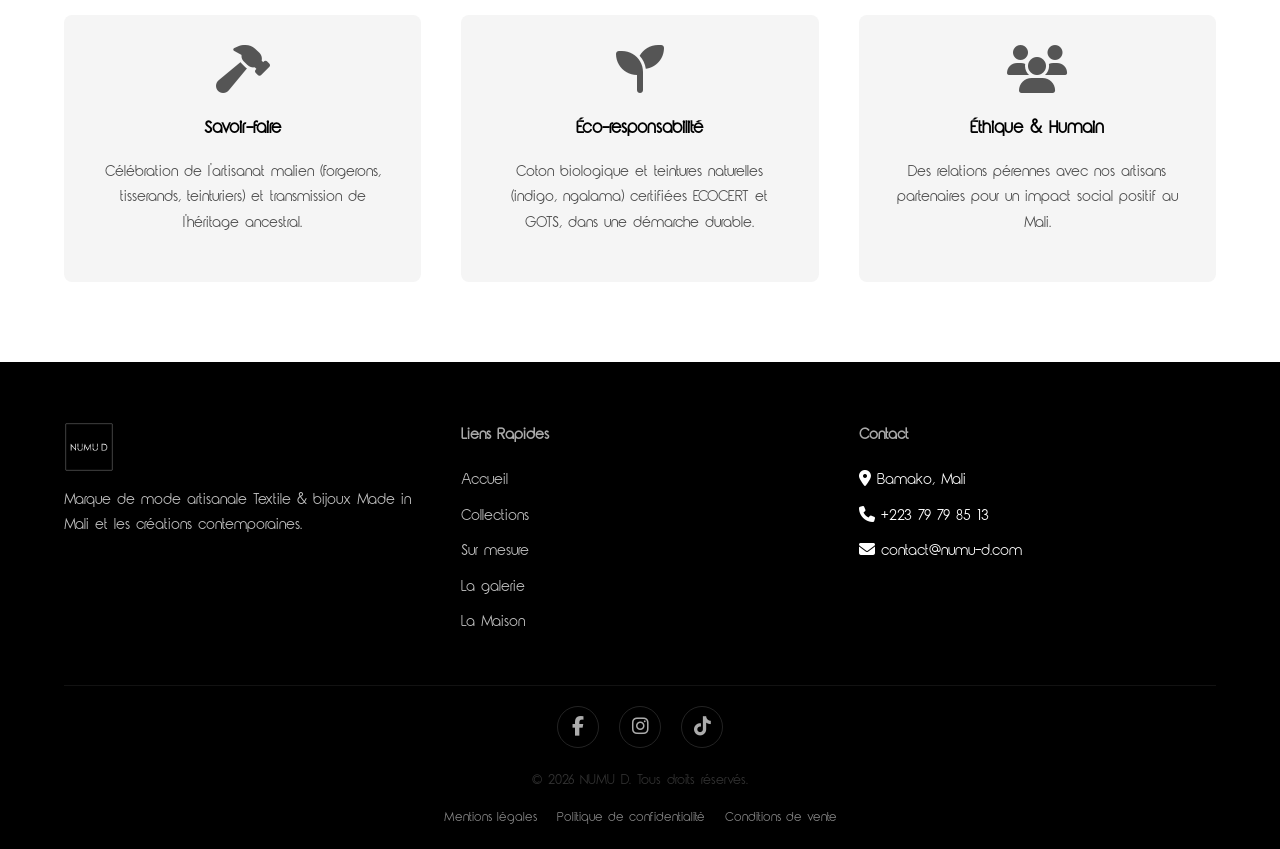
==== commit e0625a03: "Galerie multi-images, correctifs Univers/placeholder et unification de l'email de contact - Support " ====
--- a/apropos.html
+++ b/apropos.html
@@ -30,7 +30,7 @@
 
         .about-grid {
             display: grid;
-            grid-template-columns: 1fr 1fr;
+            grid-template-columns: repeat(2, minmax(0, 1fr));
             gap: 60px;
             align-items: center;
             margin-bottom: 80px;
@@ -83,7 +83,7 @@
 
         .values-grid {
             display: grid;
-            grid-template-columns: repeat(3, 1fr);
+            grid-template-columns: repeat(auto-fit, minmax(min(100%, 240px), 1fr));
             gap: 40px;
             text-align: center;
         }
@@ -244,7 +244,9 @@
             <div class="footer-grid">
                 <div>
                     <h3 class="footer-brand"><img src="assets/images/logo-blanc.png" alt="NUMU D" style="height: 50px; width: auto; margin-bottom: 10px;"></h3>
-                    <p class="footer-desc">Marque de mode artisanale made in Mali, fusionnant traditions africaines et modernité européenne.</p>
+                    <p class="footer-desc">Marque de mode artisanale 
+Textile & bijoux 
+Made in Mali et les créations contemporaines.</p>
                 </div>
                 <div>
                     <h4>Liens Rapides</h4>
@@ -261,7 +263,7 @@
                     <ul class="footer-links">
                         <li><i class="fas fa-map-marker-alt"></i> Bamako, Mali</li>
                         <li><i class="fas fa-phone"></i> +223 79 79 85 13</li>
-                        <li><i class="fas fa-envelope"></i> hello@numu-d.fr</li>
+                        <li><i class="fas fa-envelope"></i> contact@numu-d.com</li>
                     </ul>
                 </div>
             </div>
--- a/css/style.css
+++ b/css/style.css
@@ -42,6 +42,7 @@
 html {
   scroll-behavior: smooth;
   font-size: 16px;
+  -webkit-text-size-adjust: 100%;
 }
 
 body {
@@ -57,11 +58,13 @@
   font-weight: 600;
   color: var(--primary);
   margin-bottom: 1rem;
+  overflow-wrap: break-word;
 }
 
 p {
   margin-bottom: 1rem;
   color: #4a4a4a;
+  overflow-wrap: break-word;
 }
 
 a {
@@ -72,6 +75,10 @@
 
 ul {
   list-style: none;
+}
+
+li {
+  overflow-wrap: break-word;
 }
 
 img {
@@ -80,6 +87,23 @@
   display: block;
 }
 
+input,
+textarea,
+select,
+button {
+  font: inherit;
+  max-width: 100%;
+}
+
+.product-img,
+.univers-img,
+.detail-image {
+  width: 100%;
+  object-fit: contain;
+  object-position: center center;
+  background-color: #f6f2ed;
+}
+
 /* ==========================================================================
    UTILITY CLASSES
    ========================================================================== */
@@ -87,7 +111,7 @@
   width: 100%;
   max-width: 1200px;
   margin: 0 auto;
-  padding: 0 20px;
+  padding: 0 24px;
 }
 
 .section {
@@ -144,7 +168,10 @@
    BUTTONS
    ========================================================================== */
 .btn {
-  display: inline-block;
+  display: inline-flex;
+  align-items: center;
+  justify-content: center;
+  gap: 8px;
   padding: 12px 28px;
   font-family: var(--font-primary);
   font-weight: 500;
@@ -154,6 +181,7 @@
   transition: var(--transition);
   border: none;
   outline: none;
+  line-height: 1.2;
 }
 
 .btn-primary {
--- a/css/responsive.css
+++ b/css/responsive.css
@@ -3,36 +3,129 @@
  */
 
 /* ==========================================================================
+   LARGE TABLETS / SMALL LAPTOPS (MAX-WIDTH: 1100px)
+   ========================================================================== */
+@media screen and (max-width: 1100px) {
+  .nav-menu {
+    gap: 22px;
+  }
+
+  .section {
+    padding: 70px 0;
+  }
+}
+
+/* ==========================================================================
    TABLETS (MAX-WIDTH: 992px)
    ========================================================================== */
 @media screen and (max-width: 992px) {
+  .container {
+    padding: 0 22px;
+  }
+
   .section-title {
     font-size: 2rem;
   }
+
+  .page-header {
+    padding: 110px 0 52px !important;
+  }
+
+  .page-header h1 {
+    font-size: 2.5rem !important;
+  }
+
+  .products-grid,
+  .blog-grid,
+  .univers-grid,
+  .services-grid {
+    gap: 24px !important;
+  }
+
+  .product-img {
+    height: 360px !important;
+  }
+
+  .univers-img {
+    height: 300px !important;
+  }
+
+  .detail-grid {
+    gap: 36px !important;
+  }
+}
+
+/* ==========================================================================
+   PORTRAIT TABLETS (MAX-WIDTH: 900px)
+   ========================================================================== */
+@media screen and (max-width: 900px) {
+  .about-grid,
+  .detail-grid,
+  .contact-container {
+    grid-template-columns: 1fr !important;
+  }
+
+  .about-grid.reverse {
+    direction: ltr !important;
+  }
+
+  .detail-image {
+    height: 620px !important;
+    max-height: 72vh;
+  }
 }
 
 /* ==========================================================================
    MOBILES (MAX-WIDTH: 768px)
    ========================================================================== */
 @media screen and (max-width: 768px) {
+  .container {
+    padding: 0 18px;
+  }
+
+  .section {
+    padding: 56px 0;
+  }
+
+  .page-header {
+    padding: 96px 0 44px !important;
+  }
+
+  .page-header h1 {
+    font-size: 2.15rem !important;
+    line-height: 1.15;
+  }
+
+  .page-header p {
+    max-width: 36rem;
+    margin-left: auto;
+    margin-right: auto;
+  }
+
   /* Navigation */
   .hamburger {
     display: block;
+  }
+
+  .nav-brand img {
+    height: 36px !important;
   }
 
   .nav-menu {
     position: fixed;
     top: 0;
     right: -100%;
-    width: 250px;
+    width: min(86vw, 320px);
     height: 100vh;
+    height: 100dvh;
     background-color: var(--white);
     flex-direction: column;
-    padding-top: 80px;
+    gap: 8px;
+    padding: 82px 26px 32px;
     box-shadow: -5px 0 15px rgba(0,0,0,0.1);
     transition: var(--transition);
     align-items: flex-start;
-    padding-left: 30px;
+    overflow-y: auto;
   }
 
   .nav-menu.active {
@@ -41,7 +134,7 @@
 
   .nav-link {
     font-size: 1.1rem;
-    padding: 10px 0;
+    padding: 11px 0;
     display: block;
   }
 
@@ -57,6 +150,123 @@
     color: var(--primary);
   }
 
+  .products-grid,
+  .blog-grid,
+  .univers-grid,
+  .services-grid,
+  .features-grid,
+  .values-grid {
+    grid-template-columns: 1fr !important;
+    gap: 22px !important;
+  }
+
+  .product-img {
+    height: 350px !important;
+  }
+
+  .univers-img {
+    height: 270px !important;
+  }
+
+  .product-info,
+  .blog-content,
+  .univers-content,
+  .service-card,
+  .value-card {
+    padding: 22px !important;
+  }
+
+  .filters {
+    justify-content: flex-start !important;
+    flex-wrap: nowrap !important;
+    overflow-x: auto;
+    padding-bottom: 8px;
+    scrollbar-width: thin;
+  }
+
+  .filter-btn {
+    flex: 0 0 auto;
+  }
+
+  .detail-section,
+  .article-section {
+    padding: 96px 0 56px !important;
+  }
+
+  .detail-grid {
+    gap: 28px !important;
+  }
+
+  .detail-image {
+    height: 64vh !important;
+    min-height: 340px;
+    max-height: 620px;
+  }
+
+  .detail-title {
+    font-size: 2rem !important;
+  }
+
+  .detail-actions,
+  .product-actions {
+    gap: 10px !important;
+  }
+
+  .detail-actions .btn {
+    min-width: min(100%, 220px) !important;
+  }
+
+  .article-container,
+  .form-section {
+    padding: 24px !important;
+  }
+
+  .article-meta,
+  .blog-meta {
+    flex-wrap: wrap;
+    gap: 8px 14px !important;
+  }
+
+  .contact-container {
+    margin-top: -20px !important;
+  }
+
+  .form-row {
+    grid-template-columns: 1fr !important;
+    gap: 0 !important;
+  }
+
+  .savoir-faire-grid {
+    grid-template-columns: 1fr !important;
+  }
+
+  .savoir-faire-gallery {
+    grid-template-columns: repeat(2, minmax(0, 1fr)) !important;
+    gap: 14px !important;
+  }
+
+  .hero {
+    min-height: 100vh !important;
+    min-height: 100svh !important;
+    padding: 96px 0 56px !important;
+    background-attachment: scroll !important;
+  }
+
+  .hero-logo-img {
+    width: min(78vw, 420px) !important;
+    max-width: 420px !important;
+  }
+
+  .hero-tagline {
+    font-size: 1.1rem !important;
+    line-height: 1.5 !important;
+  }
+
+  .hero-actions .btn {
+    width: 100%;
+    max-width: 320px;
+  }
+
   /* Footer */
   .footer-grid {
     grid-template-columns: 1fr;
@@ -68,15 +278,129 @@
    SMALL MOBILES (MAX-WIDTH: 480px)
    ========================================================================== */
 @media screen and (max-width: 480px) {
+  .container {
+    padding: 0 16px;
+  }
+
+  .section {
+    padding: 46px 0;
+  }
+
   .section-title {
     font-size: 1.8rem;
+    margin-bottom: 2rem;
+  }
+
+  .page-header h1 {
+    font-size: 1.9rem !important;
+  }
+
+  .page-header p {
+    font-size: 0.95rem;
+  }
+
+  .btn {
+    width: 100%;
+    padding: 12px 18px;
+  }
+
+  .product-img {
+    height: 330px !important;
+  }
+
+  .univers-img {
+    height: 240px !important;
+  }
+
+  .detail-image {
+    height: 58vh !important;
+    min-height: 300px;
+  }
+
+  .product-info,
+  .blog-content,
+  .univers-content,
+  .service-card,
+  .value-card,
+  .contact-info,
+  .contact-form-container {
+    padding: 20px !important;
+  }
+
+  .product-actions {
+    align-items: stretch;
+  }
+
+  .product-actions .btn-whatsapp {
+    flex: 0 0 52px;
+    width: 52px;
+  }
+
+  .creator-image {
+    width: min(260px, 100%) !important;
+    height: auto !important;
+    aspect-ratio: 1;
+  }
+
+  .about-image,
+  .blog-img,
+  .article-hero-img,
+  .savoir-faire-gallery img {
+    height: auto !important;
+    aspect-ratio: 4 / 3;
+  }
+
+  .savoir-faire-gallery {
+    grid-template-columns: 1fr !important;
+  }
+
+  .footer {
+    padding-bottom: calc(20px + env(safe-area-inset-bottom));
   }
   
   .floating-whatsapp {
     width: 50px;
     height: 50px;
     font-size: 25px;
-    bottom: 20px;
-    right: 20px;
-  }
-}
+    bottom: calc(18px + env(safe-area-inset-bottom));
+    right: 16px;
+  }
+}
+
+/* ==========================================================================
+   VERY SMALL MOBILES (MAX-WIDTH: 360px)
+   ========================================================================== */
+@media screen and (max-width: 360px) {
+  .product-img {
+    height: 300px !important;
+  }
+
+  .nav-menu {
+    width: 88vw;
+    padding-left: 22px;
+    padding-right: 22px;
+  }
+
+  .page-header h1 {
+    font-size: 1.75rem !important;
+  }
+}
+
+/* ==========================================================================
+   MOBILE LANDSCAPE / LOW HEIGHT SCREENS
+   ========================================================================== */
+@media screen and (max-height: 520px) and (orientation: landscape) {
+  .hero {
+    min-height: auto !important;
+    padding: 92px 0 44px !important;
+  }
+
+  .detail-image {
+    height: 360px !important;
+    min-height: 280px;
+  }
+
+  .nav-menu {
+    padding-top: 68px;
+  }
+}
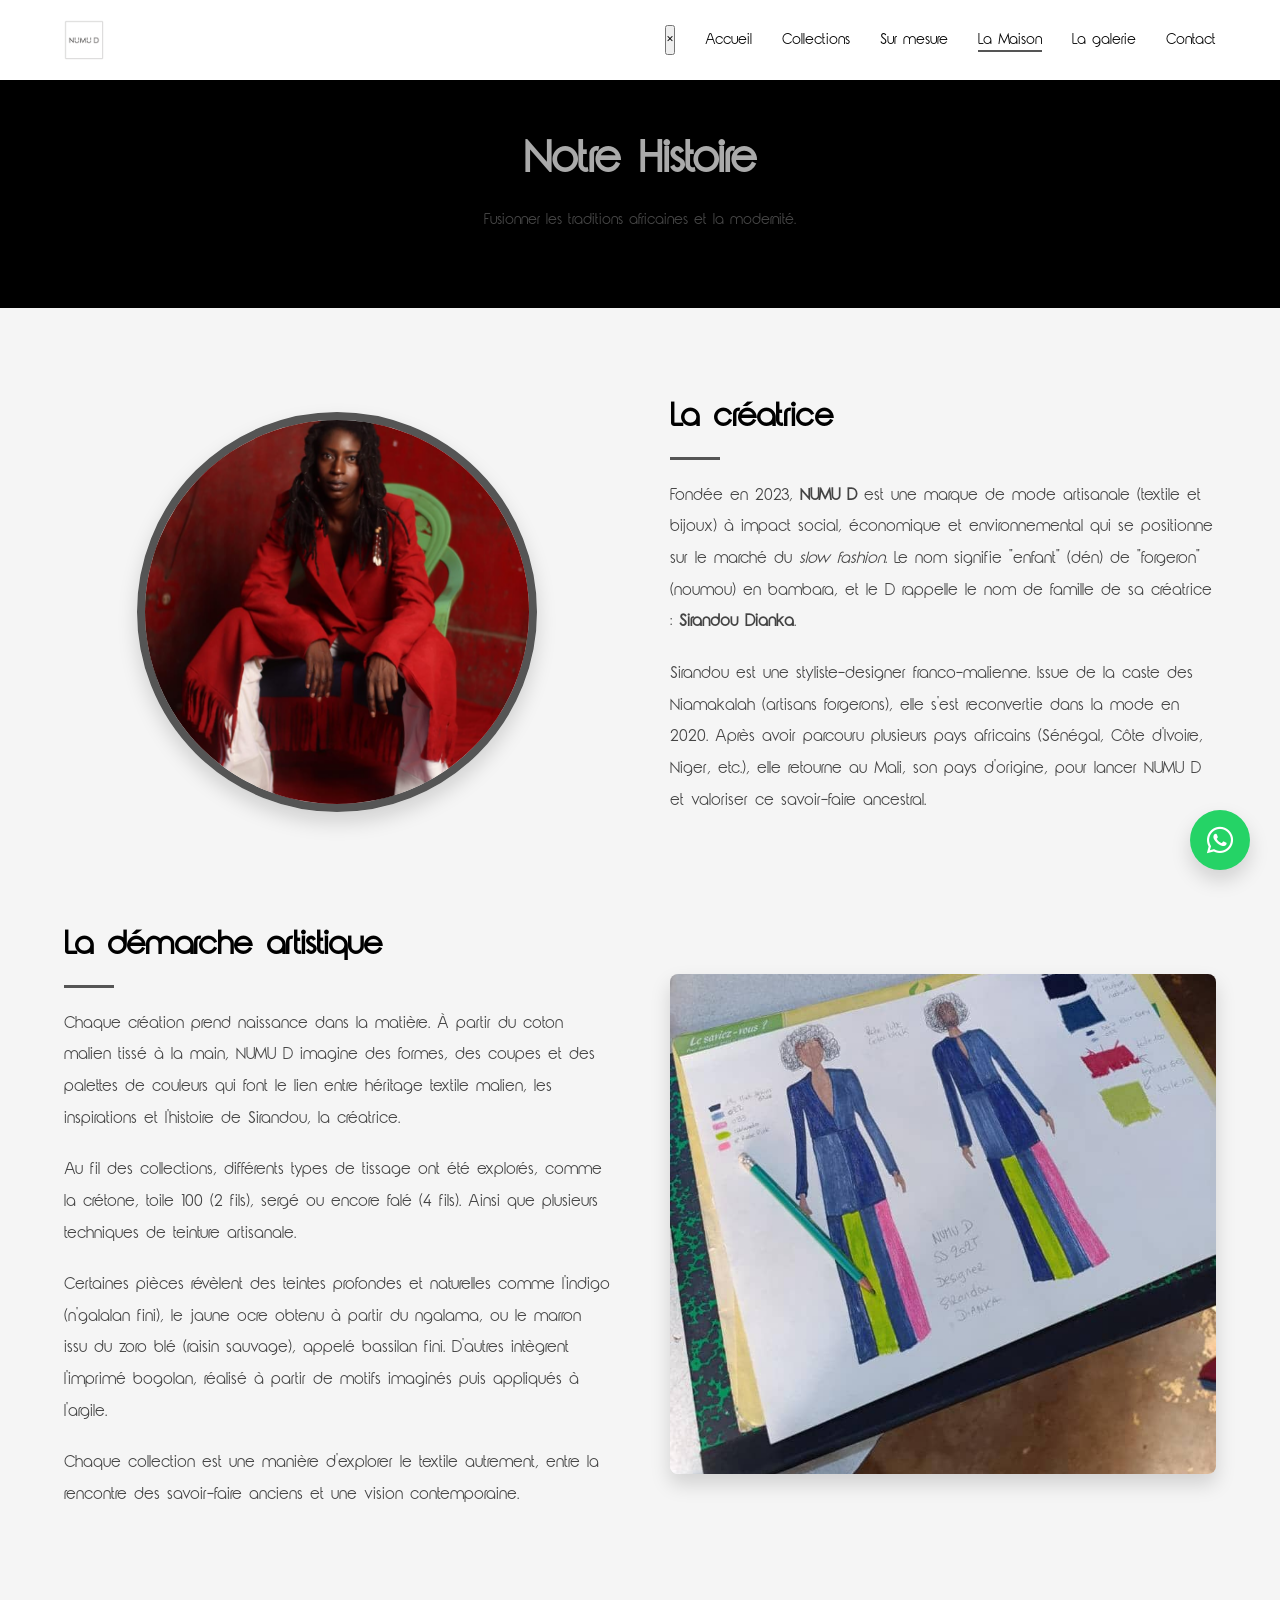
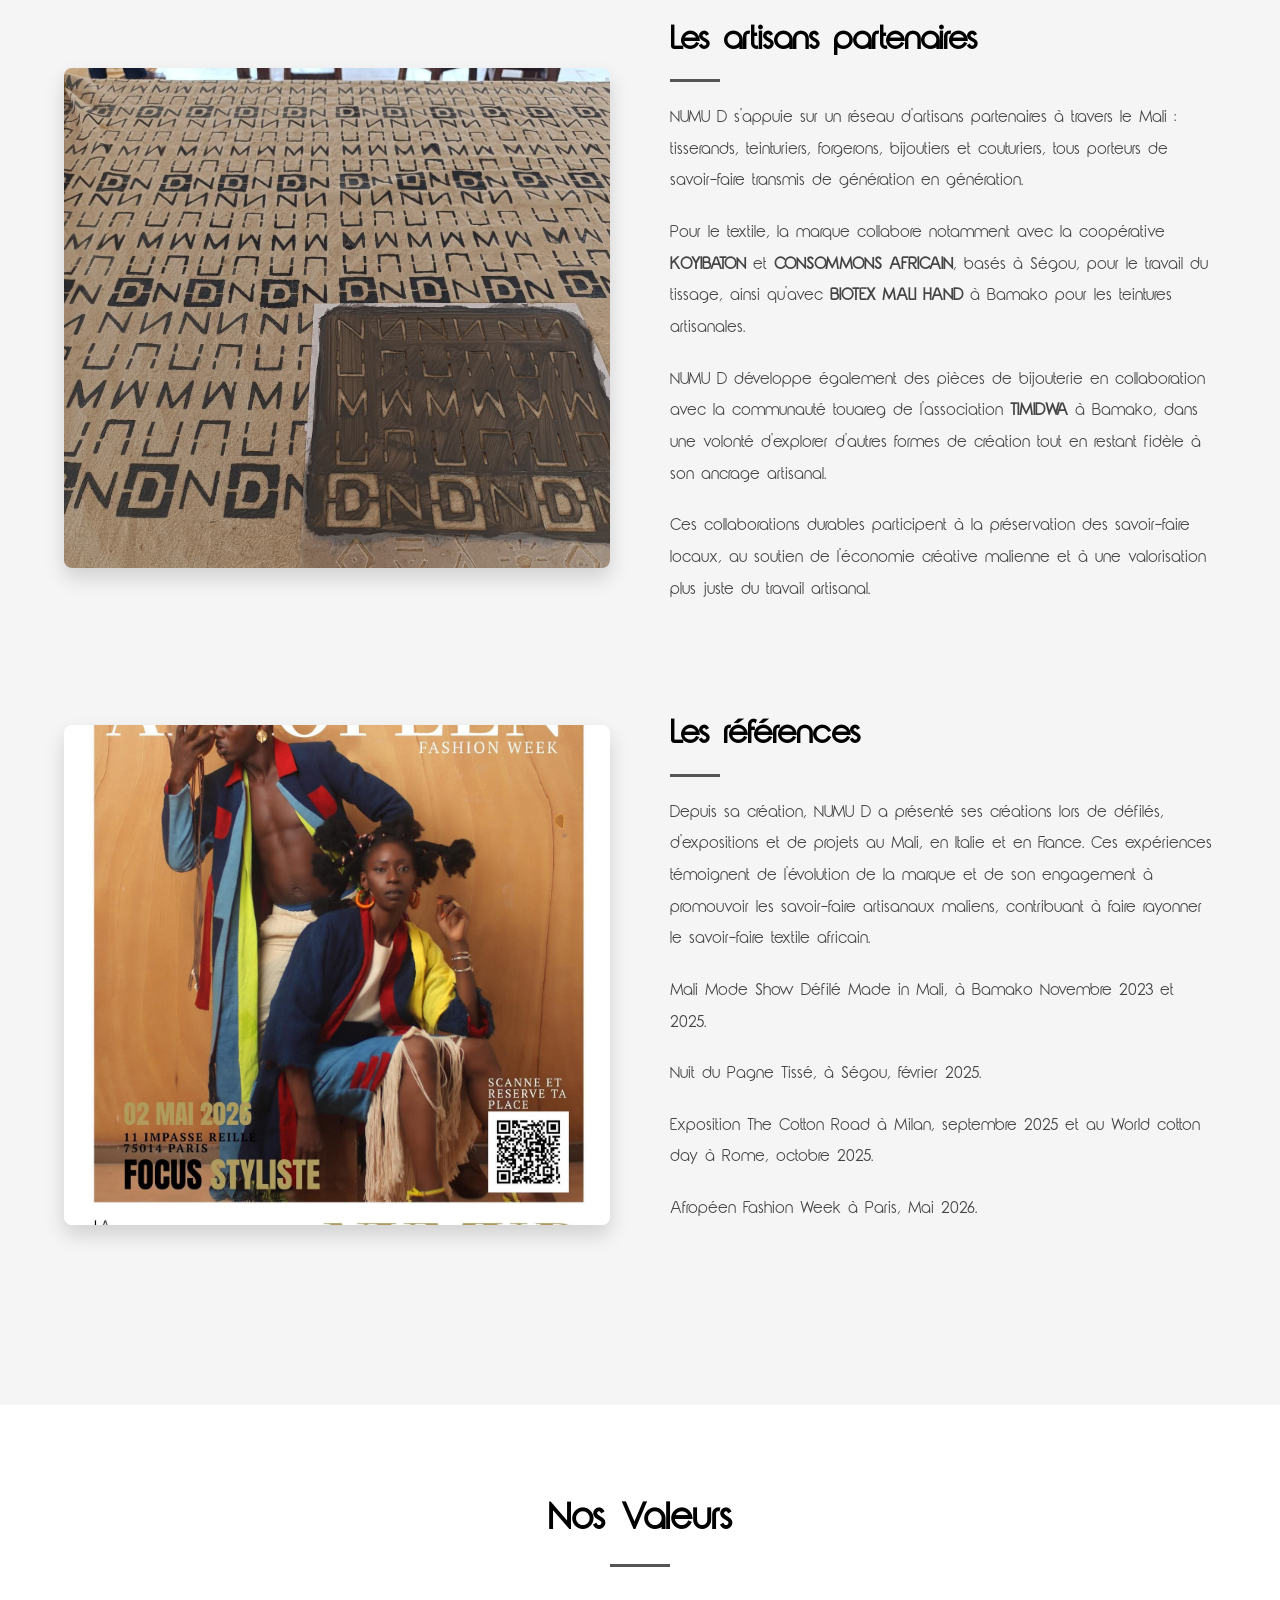
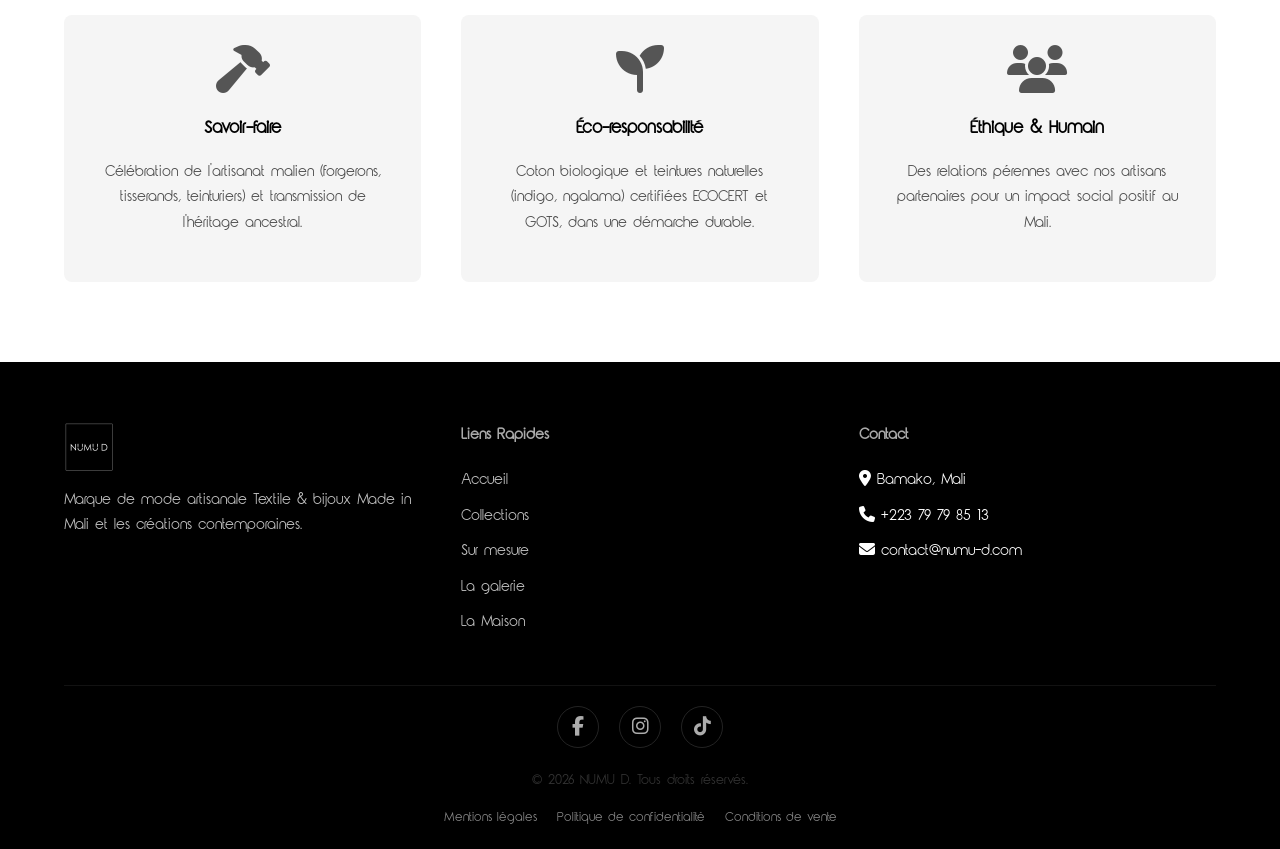
==== commit c10b3d6c: "Ajoute la sauvegarde quotidienne SheetDB et une image par etape dans "L'essence de NUMU D" - Nouvell" ====
--- a/apropos.html
+++ b/apropos.html
@@ -173,7 +173,7 @@
             <div class="about-grid reverse">
                 <div>
                     <!-- Utilisation de l'image locale générée du tissu Bogolan -->
-                    <img src="assets/images/Demarche artistique.jpeg" alt="Détails du tissu Bogolan" class="about-image">
+                    <img src="assets/images/89abb3ab-7f11-4d5b-a0c4-5bdf3769bd4a.jpg" alt="Détails du tissu Bogolan" class="about-image">
                 </div>
                 <div class="about-content">
                     <h2>La démarche artistique</h2>
--- a/css/style.css
+++ b/css/style.css
@@ -8,6 +8,7 @@
   src: url('../assets/fonts/RoundedElegance.otf') format('opentype');
   font-weight: normal;
   font-style: normal;
+  font-display: swap;
 }
 
 /* ==========================================================================
--- a/css/responsive.css
+++ b/css/responsive.css
@@ -240,11 +240,6 @@
     grid-template-columns: 1fr !important;
   }
 
-  .savoir-faire-gallery {
-    grid-template-columns: repeat(2, minmax(0, 1fr)) !important;
-    gap: 14px !important;
-  }
-
   .hero {
     min-height: 100vh !important;
     min-height: 100svh !important;
@@ -345,13 +340,9 @@
   .about-image,
   .blog-img,
   .article-hero-img,
-  .savoir-faire-gallery img {
+  .savoir-faire-item img {
     height: auto !important;
     aspect-ratio: 4 / 3;
-  }
-
-  .savoir-faire-gallery {
-    grid-template-columns: 1fr !important;
   }
 
   .footer {
